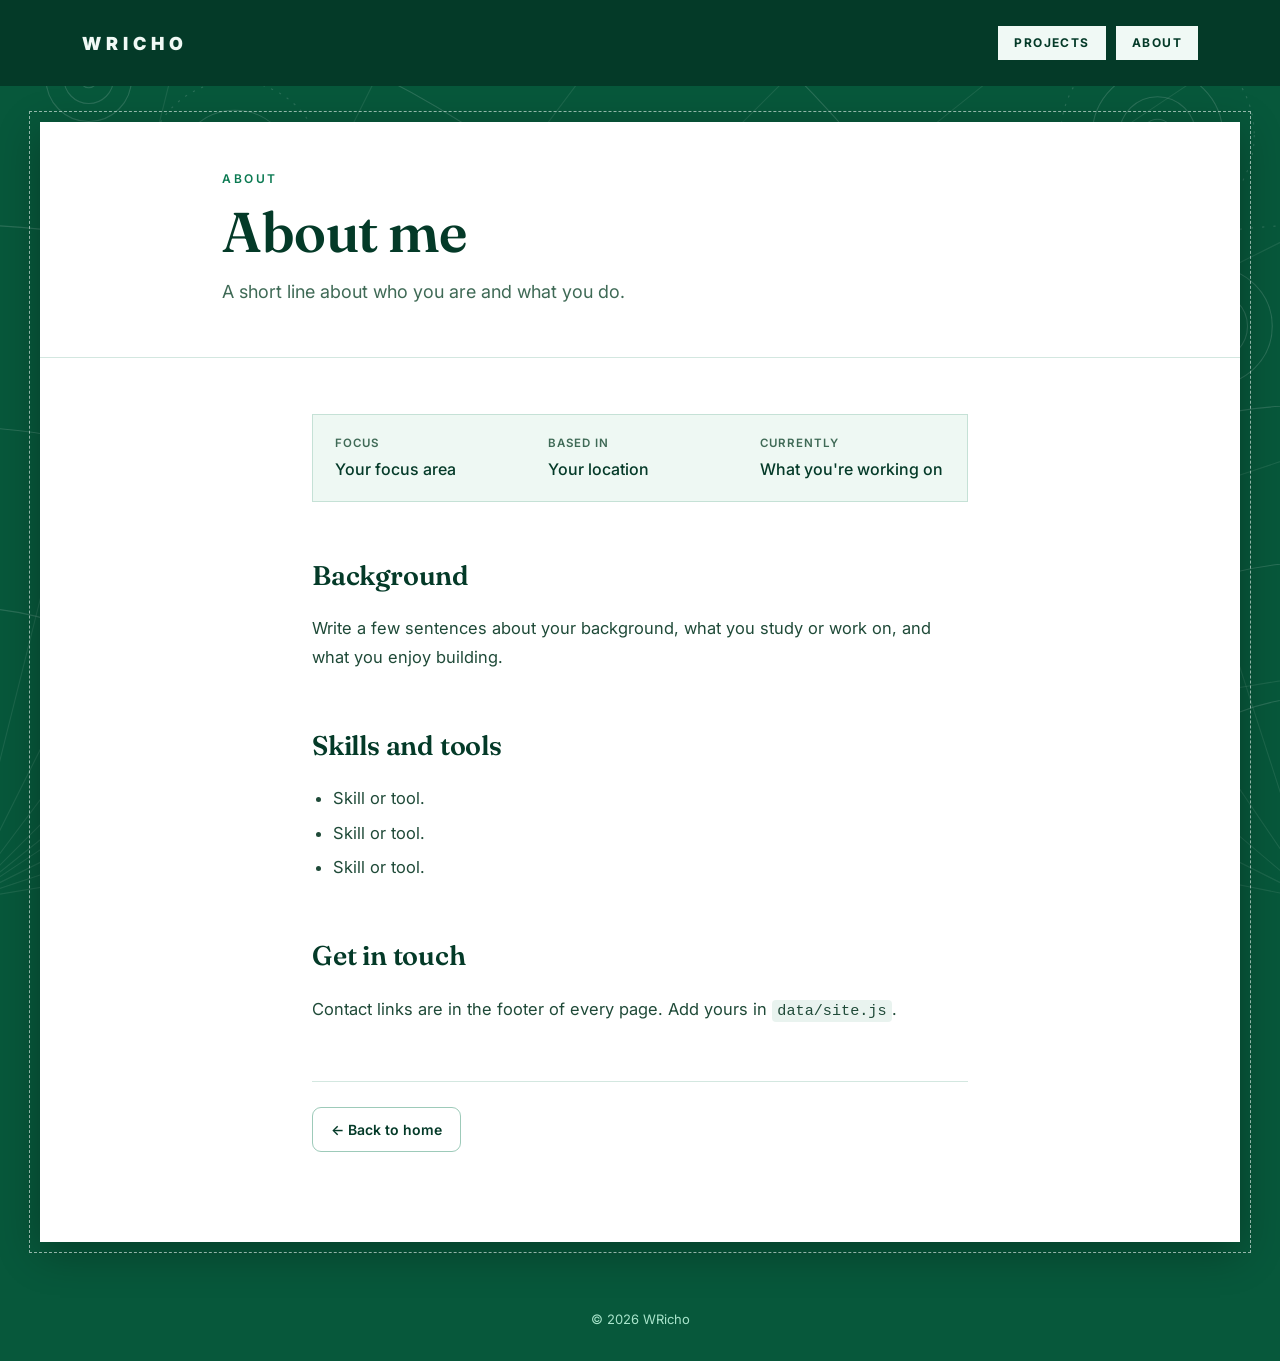
==== about/index.html @ c570d7f8 "Finalised website template" ====
<!DOCTYPE html>
<html lang="en">
<head>
  <meta charset="UTF-8">
  <meta name="viewport" content="width=device-width, initial-scale=1">
  <title>About — WRicho</title>
  <meta name="description" content="About WRicho.">
  <link rel="preconnect" href="https://fonts.googleapis.com">
  <link rel="preconnect" href="https://fonts.gstatic.com" crossorigin>
  <link href="https://fonts.googleapis.com/css2?family=Fraunces:opsz,wght@9..144,500;9..144,600;9..144,700&family=Inter:wght@400;500;600;700&display=swap" rel="stylesheet">
  <link rel="stylesheet" href="../css/style.css">
</head>

<body class="sheet">
  <header class="site-nav">
    <a class="brand" href="../index.html">WRicho</a>
    <nav class="nav-links" aria-label="Main">
      <a class="nav-link" href="../index.html#projects">Projects</a>
      <a class="nav-link" href="../about/index.html">About</a>
    </nav>
  </header>

  <main>
    <section class="project-hero">
      <div class="wrap">
        <span class="eyebrow">About</span>
        <h1>About me</h1>
        <p class="lede">A short line about who you are and what you do.</p>
      </div>
    </section>

    <div class="project-body">
      <article class="prose">
        <dl class="facts">
          <div><dt>Focus</dt><dd>Your focus area</dd></div>
          <div><dt>Based in</dt><dd>Your location</dd></div>
          <div><dt>Currently</dt><dd>What you're working on</dd></div>
        </dl>

        <h2>Background</h2>
        <p>Write a few sentences about your background, what you study or work on, and what you enjoy building.</p>

        <h2>Skills and tools</h2>
        <ul>
          <li>Skill or tool.</li>
          <li>Skill or tool.</li>
          <li>Skill or tool.</li>
        </ul>

        <h2>Get in touch</h2>
        <p>Contact links are in the footer of every page. Add yours in <code>data/site.js</code>.</p>

        <div class="page-end">
          <a class="btn secondary" href="../index.html">&larr; Back to home</a>
        </div>
      </article>
    </div>
  </main>

  <footer class="site-footer">
    <nav class="footer-links" id="footer-links" aria-label="Contact"></nav>
    <p>&copy; <span id="year"></span> WRicho</p>
  </footer>

  <script src="../data/site.js"></script>
  <script src="../js/common.js"></script>
  <script>window.Portfolio.renderFooter();</script>
</body>
</html>
---- css/style.css ----
/* ---------- Design tokens ---------- */
:root {
  /* Emerald cutting-mat palette */
  --bg: #07583b;
  --bg-panel: #0a6a47;
  --line: rgba(240, 249, 245, 0.2);
  --ink: #f0f9f5;
  --ink-dim: #a8e4cb;

  --paper: #0a6a47;
  --card: #0a6a47;
  --card-line: rgba(240, 249, 245, 0.18);
  --ink-on-paper: #f0f9f5;
  --ink-on-paper-dim: #a8e4cb;

  --gold: #4fcf9c;
  --rust: #f0f9f5;
  --bar: #043a28;
  --on-bar: #f0f9f5;

  --font-display: "Fraunces", Georgia, serif;
  --font-body: "Inter", system-ui, sans-serif;

  --gutter: clamp(20px, 4vw, 32px);
  --max: 1180px;
}

/* Circular cutting-mat pattern behind every page (edit css/mat.svg to change it) */
body::before {
  content: ""; position: fixed; inset: 0; z-index: -1; pointer-events: none;
  background: url("mat.svg") center / cover no-repeat;
}

*, *::before, *::after { box-sizing: border-box; }
* { margin: 0; padding: 0; }
html { scroll-behavior: smooth; }
body {
  background: var(--bg);
  color: var(--ink);
  font-family: var(--font-body);
  line-height: 1.5;
  -webkit-font-smoothing: antialiased;
}
button, input { font: inherit; color: inherit; }
button { cursor: pointer; }
a { color: inherit; }
[hidden] { display: none !important; }

:focus-visible { outline: 2px solid var(--gold); outline-offset: 3px; }
.projects :focus-visible { outline-color: var(--rust); }

.visually-hidden {
  position: absolute; width: 1px; height: 1px; overflow: hidden;
  clip: rect(0 0 0 0); white-space: nowrap;
}
.skip-link {
  position: absolute; left: 12px; top: -48px; z-index: 100;
  background: var(--gold); color: #1a1a1a; padding: 10px 16px; border-radius: 8px;
  font-weight: 600; text-decoration: none; transition: top .15s;
}
.skip-link:focus { top: 12px; }

.wrap { max-width: var(--max); margin: 0 auto; padding: 0 var(--gutter); }

/* ---------- Nav ---------- */
.site-nav {
  max-width: var(--max); margin: 0 auto;
  box-shadow: 0 0 0 100vmax var(--bar); clip-path: inset(0 -100vmax); background: var(--bar);
  padding: 26px var(--gutter);
  display: flex; align-items: center; justify-content: space-between; gap: 16px; flex-wrap: wrap;
}
.nav-links { display: flex; gap: 10px; flex-wrap: wrap; }
.brand { font-weight: 900; font-size: 18px; letter-spacing: .28em; text-transform: uppercase; }
.nav-link { font-size: 12px; font-weight: 700; letter-spacing: .12em; text-transform: uppercase; color: #043a28; background: var(--ink); padding: 8px 16px; border-radius: 0; text-decoration: none; transition: opacity .15s; }
.nav-link:hover { opacity: .85; }

/* ---------- Hero ---------- */
.hero { padding: 12px 0 56px; }
.hero-head { max-width: var(--max); margin: 0 auto 30px; padding: 0 var(--gutter); }
.eyebrow {
  display: block; margin-bottom: 14px;
  font-size: 12px; font-weight: 600; letter-spacing: 2.5px; text-transform: uppercase; color: var(--gold);
}
.hero h1 {
  font-family: var(--font-display); font-weight: 600; line-height: 1.08; letter-spacing: -.5px;
  font-size: clamp(32px, 4.4vw, 54px); max-width: 700px;
}
.hero-head p { margin-top: 14px; max-width: 520px; color: var(--ink-dim); font-size: 16px; }

/* ---------- Carousel ---------- */
.carousel-track {
  position: relative;
  display: flex; gap: 20px; overflow-x: auto;
  scroll-snap-type: x mandatory; scrollbar-width: none;
  padding: 4px var(--gutter) 12px;
}
.carousel-track::-webkit-scrollbar { display: none; }

.feat {
  position: relative; flex: 0 0 auto; width: min(560px, 84vw);
  scroll-snap-align: start;
  background: var(--bg-panel); border: 1px solid var(--line); border-radius: 0; overflow: hidden;
  transition: transform .25s ease, border-color .25s ease;
}
.feat:hover { transform: translateY(-4px); border-color: rgba(26, 166, 114, .5); }
.feat-art { position: relative; height: 230px; background: linear-gradient(160deg, var(--a), var(--b)); overflow: hidden; }
.feat-art img { position: absolute; inset: 0; width: 100%; height: 100%; object-fit: cover; }
.feat-art::after { content: ""; position: absolute; inset: 0; background: linear-gradient(180deg, transparent 45%, rgba(0, 0, 0, .5)); }
.monogram {
  position: absolute; font-family: var(--font-display); font-weight: 600; color: rgba(255, 255, 255, .16);
}
.feat .monogram { top: 10px; right: 22px; font-size: 84px; line-height: 1; }
.feat-body { padding: 20px 22px 24px; }
.feat-body h3 { font-family: var(--font-display); font-size: 22px; font-weight: 600; letter-spacing: -.2px; margin-bottom: 8px; }
.feat-body p { font-size: 14px; color: var(--ink-dim); }

/* Title button stretches to cover the whole card, so the card is one big click target */
.card-link { color: inherit; text-decoration: none; }
.card-link::after { content: ""; position: absolute; inset: 0; }
.card-link:focus-visible { outline: none; }
.feat:focus-within, .card:focus-within { outline: 2px solid var(--gold); outline-offset: 3px; }
.card:focus-within { outline-color: var(--rust); }

.carousel-controls { display: flex; align-items: center; justify-content: center; gap: 14px; margin-top: 18px; padding: 0 var(--gutter); }
.icon-btn {
  width: 38px; height: 38px; border-radius: 50%; background: transparent;
  border: 1px solid var(--line); font-size: 18px; line-height: 1; transition: border-color .15s, color .15s;
}
.icon-btn:hover { border-color: var(--gold); color: var(--gold); }
.text-btn { background: none; border: 0; font-size: 13px; color: var(--ink-dim); text-decoration: underline; text-underline-offset: 3px; }
.text-btn:hover { color: var(--ink); }
.dots { display: flex; gap: 6px; }
.dot { width: 22px; height: 22px; background: none; border: 0; display: grid; place-items: center; }
.dot::before { content: ""; width: 6px; height: 6px; border-radius: 6px; background: rgba(255, 255, 255, .25); transition: all .2s; }
.dot[aria-current="true"]::before { width: 18px; background: var(--gold); }

/* ---------- Projects section ---------- */
.projects { background: rgba(4, 58, 40, .4); border-top: 1px solid var(--line); color: var(--ink-on-paper); padding: 56px 0 90px; }
.projects-head { display: flex; align-items: flex-end; justify-content: space-between; gap: 20px; flex-wrap: wrap; margin-bottom: 24px; }
.projects h2 { font-family: var(--font-display); font-size: 30px; font-weight: 600; letter-spacing: -.3px; }
.search input {
  width: min(280px, 100%); padding: 11px 15px; border-radius: 9px;
  background: var(--bg-panel); border: 1px solid var(--card-line); color: var(--ink-on-paper); font-size: 14px;
}
.search input:focus { outline: none; border-color: var(--rust); box-shadow: 0 0 0 3px rgba(240, 249, 245, .2); }

.tags { display: flex; flex-wrap: wrap; gap: 8px; margin-bottom: 14px; }
.tag-chip {
  padding: 7px 13px; border-radius: 100px; background: var(--bg-panel); border: 1px solid var(--card-line);
  font-size: 11.5px; font-weight: 600; letter-spacing: .6px; text-transform: uppercase; color: var(--ink-on-paper-dim);
  transition: border-color .15s, color .15s, background .15s;
}
.tag-chip:hover { border-color: var(--rust); color: var(--rust); }
.tag-chip[aria-pressed="true"] { background: var(--rust); border-color: var(--rust); color: #043a28; }
.result-count { font-size: 13px; color: var(--ink-on-paper-dim); margin-bottom: 22px; min-height: 1.5em; }

.grid { display: grid; grid-template-columns: repeat(auto-fill, minmax(280px, 1fr)); gap: 22px; }
.card {
  position: relative; display: flex; flex-direction: column;
  background: var(--card); border: 1px solid var(--card-line); border-radius: 0; overflow: hidden;
  transition: transform .18s ease, box-shadow .18s ease;
}
.card:hover { transform: translateY(-3px); box-shadow: 0 14px 28px rgba(0, 0, 0, .3); }
.card-art { position: relative; flex: 0 0 auto; height: 150px; background: linear-gradient(160deg, var(--a), var(--b)); overflow: hidden; }
.card-art img { position: absolute; inset: 0; width: 100%; height: 100%; object-fit: cover; }
.card .monogram { inset: 0; display: grid; place-items: center; font-size: 46px; color: rgba(255, 255, 255, .5); }
.badge {
  position: absolute; top: 10px; right: 10px; z-index: 1;
  background: var(--gold); color: #1a1a1a; font-size: 10px; font-weight: 700; letter-spacing: .8px; text-transform: uppercase;
  padding: 4px 9px; border-radius: 0;
}
.card-body { display: flex; flex-direction: column; gap: 9px; flex: 1; padding: 16px 18px 18px; }
.card-body h3 { line-height: 1.2; font-family: var(--font-display); font-size: 16px; font-weight: 600; letter-spacing: -.1px; }
.card-body p { line-height: 1.4; font-size: 13px; color: var(--ink-on-paper-dim); display: -webkit-box; -webkit-line-clamp: 3; -webkit-box-orient: vertical; overflow: hidden; }
.keywords { display: flex; flex-wrap: wrap; gap: 6px; margin-top: auto; flex-wrap: wrap; }
.keyword { white-space: nowrap;
  font-size: 10.5px; font-weight: 600; letter-spacing: .5px; text-transform: uppercase;
  color: var(--ink-on-paper-dim); background: rgba(240, 249, 245, .1); padding: 4px 9px; border-radius: 0;
}

.empty { text-align: center; padding: 60px 20px; border: 1px dashed var(--card-line); border-radius: 0; color: var(--ink-on-paper-dim); }

/* ---------- Footer ---------- */
.site-footer { text-align: center; padding: 32px var(--gutter); color: var(--ink-dim); font-size: 13px; }
.footer-links { display: flex; justify-content: center; gap: 22px; flex-wrap: wrap; margin-bottom: 12px; }
.footer-links a { text-decoration: none; font-weight: 500; color: var(--ink); }
.footer-links a:hover { color: var(--gold); }
.footer-links:empty { display: none; }

/* ---------- Project pages ---------- */
a.brand { text-decoration: none; color: inherit; }

.project-hero { padding: 8px 0 52px; }
.project-hero .wrap { max-width: 900px; }
.project-hero h1 {
  font-family: var(--font-display); font-weight: 600; letter-spacing: -.5px; line-height: 1.08;
  font-size: clamp(34px, 5vw, 56px); margin: 4px 0 16px;
}
.lede { max-width: 640px; color: var(--ink-dim); font-size: 18px; }
.project-hero .keywords { margin-top: 22px; }
.keywords.on-dark .keyword { white-space: nowrap; background: rgba(255, 255, 255, .09); color: var(--ink); }

.project-cover { max-width: 900px; margin: 38px auto 0; padding: 0 var(--gutter); }
.project-cover-inner {
  position: relative; aspect-ratio: 16 / 9; border-radius: 0; overflow: hidden;
  background: linear-gradient(160deg, var(--a), var(--b));
}
.project-cover-inner img { position: absolute; inset: 0; width: 100%; height: 100%; object-fit: cover; }
.project-cover .monogram { inset: 0; display: grid; place-items: center; font-size: 120px; }

.project-body { background: rgba(4, 58, 40, .4); border-top: 1px solid var(--line); color: var(--ink-on-paper); padding: 56px 0 90px; }
.project-body :focus-visible { outline-color: var(--rust); }

/* The write-up. Plain HTML inside .prose is styled automatically. */
.prose { max-width: 720px; margin: 0 auto; padding: 0 var(--gutter); }
.prose > * + * { margin-top: 1.1em; }
.prose h2 { font-family: var(--font-display); font-size: 27px; font-weight: 600; letter-spacing: -.2px; margin-top: 2em; }
.prose h3 { font-family: var(--font-display); font-size: 21px; font-weight: 600; margin-top: 1.7em; }
.prose p, .prose li { font-size: 16.5px; line-height: 1.75; color: #cfe3dc; }
.prose ul, .prose ol { padding-left: 1.3em; }
.prose li + li { margin-top: .35em; }
.prose a { color: var(--rust); text-underline-offset: 3px; }
.prose img, .prose video { display: block; max-width: 100%; height: auto; border-radius: 0; }
.prose figure { margin: 2em 0; }
.prose figcaption { margin-top: 8px; font-size: 13.5px; color: var(--ink-on-paper-dim); }
.prose table { display: block; width: 100%; overflow-x: auto; border-collapse: collapse; font-size: 15px; }
.prose th, .prose td { text-align: left; padding: 10px 12px; border-bottom: 1px solid var(--card-line); }
.prose th { font-weight: 600; }
.prose pre { background: #043a28; color: #f2efe6; padding: 16px 18px; border-radius: 0; overflow-x: auto; font-size: 13.5px; line-height: 1.6; }
.prose code { font-size: .92em; background: rgba(240, 249, 245, .1); padding: .1em .35em; border-radius: 4px; }
.prose pre code { background: none; padding: 0; }
.prose blockquote { border-left: 3px solid var(--gold); padding-left: 16px; color: var(--ink-on-paper-dim); }

/* Optional "key facts" box: <dl class="facts"> with <div><dt>Role</dt><dd>...</dd></div> */
.facts {
  display: grid; grid-template-columns: repeat(auto-fit, minmax(150px, 1fr)); gap: 18px 28px;
  padding: 20px 22px; background: var(--bg-panel); border: 1px solid var(--card-line); border-radius: 0;
}
.facts dt { font-size: 11.5px; font-weight: 600; letter-spacing: 1px; text-transform: uppercase; color: var(--ink-on-paper-dim); }
.facts dd { margin-top: 4px; font-weight: 500; }

.project-links { display: flex; flex-wrap: wrap; gap: 10px; margin-top: 2em; }
.btn {
  display: inline-block; padding: 11px 18px; border-radius: 9px; font-size: 14px; font-weight: 600; text-decoration: none;
  background: var(--ink-on-paper); color: #043a28; transition: opacity .15s;
}
.prose a.btn { color: #043a28; }
.btn:hover { opacity: .85; }
.btn.secondary, .prose a.btn.secondary { background: transparent; color: var(--ink-on-paper); border: 1px solid rgba(240, 249, 245, .4); }
.page-end { margin-top: 3.5em; padding-top: 1.6em; border-top: 1px solid var(--card-line); }

@media (prefers-reduced-motion: reduce) {
  html { scroll-behavior: auto; }
  * { transition: none !important; }
}


/* ---------- Sheet pages (project pages + website page) ----------
   Same header and footer as the home page. The content is a white sheet
   laid on the mat, so the mat pattern shows around it as a frame. */
body.sheet main {
  --bg-panel: #eef8f3;
  --line: rgba(11, 122, 82, .18); --card-line: rgba(11, 122, 82, .18);
  --ink: #043a28; --ink-dim: #3f6a56;
  --ink-on-paper: #043a28; --ink-on-paper-dim: #3f6a56;
  --gold: #0b7a52; --rust: #0b7a52;
  background: #fff; color: var(--ink);
  margin: clamp(14px, 3vw, 36px) clamp(14px, 3.5vw, 40px);
  outline: 1px dashed rgba(240, 249, 245, .6); outline-offset: clamp(5px, 1vw, 10px);
  box-shadow: 0 10px 40px rgba(0, 0, 0, .3);
}
body.sheet .project-hero { padding-top: 48px; }
body.sheet .project-body { background: transparent; border-top: 1px solid var(--line); }
body.sheet .prose p, body.sheet .prose li { color: #1f4a38; }
body.sheet .keyword, body.sheet .keywords.on-dark .keyword { background: rgba(11, 122, 82, .09); color: var(--ink); }
body.sheet .prose code { background: rgba(11, 122, 82, .09); }
body.sheet .btn, body.sheet .prose a.btn { color: #fff; }
body.sheet .btn.secondary, body.sheet .prose a.btn.secondary { color: var(--ink); border-color: rgba(11, 122, 82, .4); }
body.sheet .swatches { display: grid; grid-template-columns: repeat(auto-fit, minmax(110px, 1fr)); border: 1px solid var(--line); }
body.sheet .swatches div { padding: 28px 10px 10px; font-size: 12px; line-height: 1.35; }
body.sheet .swatches b { display: block; font-weight: 600; }
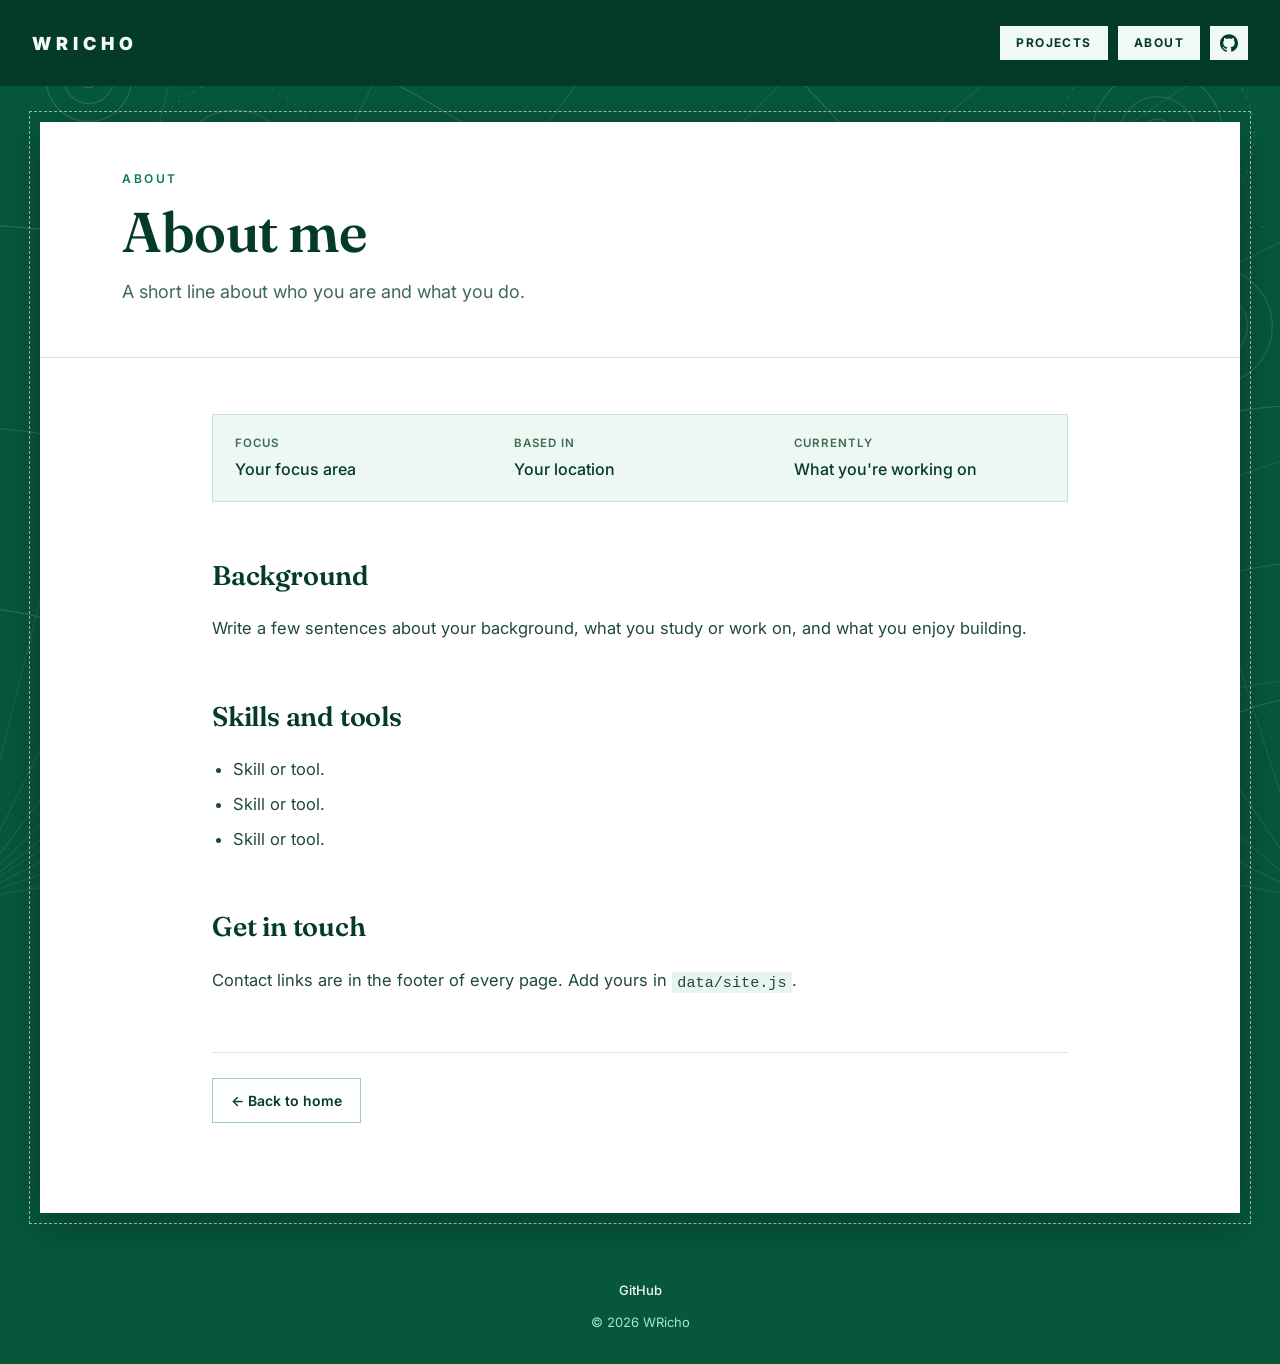
==== commit 8d9b7039: "Adding project buttons and website project content added" ====
--- a/about/index.html
+++ b/about/index.html
@@ -17,6 +17,7 @@
     <nav class="nav-links" aria-label="Main">
       <a class="nav-link" href="../index.html#projects">Projects</a>
       <a class="nav-link" href="../about/index.html">About</a>
+    <a class="nav-link icon" href="https://github.com/WRicho" target="_blank" rel="noopener" aria-label="GitHub (opens in a new tab)"><svg viewBox="0 0 24 24" aria-hidden="true"><path d="M12 .297c-6.63 0-12 5.373-12 12 0 5.303 3.438 9.8 8.205 11.385.6.113.82-.258.82-.577 0-.285-.01-1.04-.015-2.04-3.338.724-4.042-1.61-4.042-1.61C4.422 18.07 3.633 17.7 3.633 17.7c-1.087-.744.084-.729.084-.729 1.205.084 1.838 1.236 1.838 1.236 1.07 1.835 2.809 1.305 3.495.998.108-.776.417-1.305.76-1.605-2.665-.3-5.466-1.332-5.466-5.93 0-1.31.465-2.38 1.235-3.22-.135-.303-.54-1.523.105-3.176 0 0 1.005-.322 3.3 1.23.96-.267 1.98-.399 3-.405 1.02.006 2.04.138 3 .405 2.28-1.552 3.285-1.23 3.285-1.23.645 1.653.24 2.873.12 3.176.765.84 1.23 1.91 1.23 3.22 0 4.61-2.805 5.625-5.475 5.92.42.36.81 1.096.81 2.22 0 1.606-.015 2.896-.015 3.286 0 .315.21.69.825.57C20.565 22.092 24 17.592 24 12.297c0-6.627-5.373-12-12-12"/></svg></a>
     </nav>
   </header>
 
--- a/css/style.css
+++ b/css/style.css
@@ -22,7 +22,7 @@
   --font-body: "Inter", system-ui, sans-serif;
 
   --gutter: clamp(20px, 4vw, 32px);
-  --max: 1180px;
+  --max: 1480px;
 }
 
 /* Circular cutting-mat pattern behind every page (edit css/mat.svg to change it) */
@@ -55,7 +55,7 @@
 }
 .skip-link {
   position: absolute; left: 12px; top: -48px; z-index: 100;
-  background: var(--gold); color: #1a1a1a; padding: 10px 16px; border-radius: 8px;
+  background: var(--gold); color: #1a1a1a; padding: 10px 16px; border-radius: 0;
   font-weight: 600; text-decoration: none; transition: top .15s;
 }
 .skip-link:focus { top: 12px; }
@@ -123,7 +123,7 @@
 
 .carousel-controls { display: flex; align-items: center; justify-content: center; gap: 14px; margin-top: 18px; padding: 0 var(--gutter); }
 .icon-btn {
-  width: 38px; height: 38px; border-radius: 50%; background: transparent;
+  width: 38px; height: 38px; border-radius: 0; background: transparent;
   border: 1px solid var(--line); font-size: 18px; line-height: 1; transition: border-color .15s, color .15s;
 }
 .icon-btn:hover { border-color: var(--gold); color: var(--gold); }
@@ -131,7 +131,7 @@
 .text-btn:hover { color: var(--ink); }
 .dots { display: flex; gap: 6px; }
 .dot { width: 22px; height: 22px; background: none; border: 0; display: grid; place-items: center; }
-.dot::before { content: ""; width: 6px; height: 6px; border-radius: 6px; background: rgba(255, 255, 255, .25); transition: all .2s; }
+.dot::before { content: ""; width: 6px; height: 6px; border-radius: 0; background: rgba(255, 255, 255, .25); transition: all .2s; }
 .dot[aria-current="true"]::before { width: 18px; background: var(--gold); }
 
 /* ---------- Projects section ---------- */
@@ -139,14 +139,20 @@
 .projects-head { display: flex; align-items: flex-end; justify-content: space-between; gap: 20px; flex-wrap: wrap; margin-bottom: 24px; }
 .projects h2 { font-family: var(--font-display); font-size: 30px; font-weight: 600; letter-spacing: -.3px; }
 .search input {
-  width: min(280px, 100%); padding: 11px 15px; border-radius: 9px;
+  width: min(280px, 100%); padding: 11px 15px; border-radius: 0;
   background: var(--bg-panel); border: 1px solid var(--card-line); color: var(--ink-on-paper); font-size: 14px;
 }
+.head-tools { display: flex; gap: 10px; flex-wrap: wrap; }
+.sort select {
+  padding: 11px 38px 11px 15px; border-radius: 0; font-size: 14px; cursor: pointer;
+  background: var(--bg-panel); border: 1px solid var(--card-line); color: var(--ink-on-paper);
+}
+.sort select:focus { outline: none; border-color: var(--rust); box-shadow: 0 0 0 3px rgba(240, 249, 245, .2); }
 .search input:focus { outline: none; border-color: var(--rust); box-shadow: 0 0 0 3px rgba(240, 249, 245, .2); }
 
 .tags { display: flex; flex-wrap: wrap; gap: 8px; margin-bottom: 14px; }
 .tag-chip {
-  padding: 7px 13px; border-radius: 100px; background: var(--bg-panel); border: 1px solid var(--card-line);
+  padding: 7px 13px; border-radius: 0; background: var(--bg-panel); border: 1px solid var(--card-line);
   font-size: 11.5px; font-weight: 600; letter-spacing: .6px; text-transform: uppercase; color: var(--ink-on-paper-dim);
   transition: border-color .15s, color .15s, background .15s;
 }
@@ -191,16 +197,16 @@
 a.brand { text-decoration: none; color: inherit; }
 
 .project-hero { padding: 8px 0 52px; }
-.project-hero .wrap { max-width: 900px; }
+.project-hero .wrap { max-width: 1100px; }
 .project-hero h1 {
   font-family: var(--font-display); font-weight: 600; letter-spacing: -.5px; line-height: 1.08;
   font-size: clamp(34px, 5vw, 56px); margin: 4px 0 16px;
 }
-.lede { max-width: 640px; color: var(--ink-dim); font-size: 18px; }
+.lede { max-width: 820px; color: var(--ink-dim); font-size: 18px; }
 .project-hero .keywords { margin-top: 22px; }
 .keywords.on-dark .keyword { white-space: nowrap; background: rgba(255, 255, 255, .09); color: var(--ink); }
 
-.project-cover { max-width: 900px; margin: 38px auto 0; padding: 0 var(--gutter); }
+.project-cover { max-width: 1100px; margin: 38px auto 0; padding: 0 var(--gutter); }
 .project-cover-inner {
   position: relative; aspect-ratio: 16 / 9; border-radius: 0; overflow: hidden;
   background: linear-gradient(160deg, var(--a), var(--b));
@@ -212,7 +218,7 @@
 .project-body :focus-visible { outline-color: var(--rust); }
 
 /* The write-up. Plain HTML inside .prose is styled automatically. */
-.prose { max-width: 720px; margin: 0 auto; padding: 0 var(--gutter); }
+.prose { max-width: 920px; margin: 0 auto; padding: 0 var(--gutter); }
 .prose > * + * { margin-top: 1.1em; }
 .prose h2 { font-family: var(--font-display); font-size: 27px; font-weight: 600; letter-spacing: -.2px; margin-top: 2em; }
 .prose h3 { font-family: var(--font-display); font-size: 21px; font-weight: 600; margin-top: 1.7em; }
@@ -227,7 +233,7 @@
 .prose th, .prose td { text-align: left; padding: 10px 12px; border-bottom: 1px solid var(--card-line); }
 .prose th { font-weight: 600; }
 .prose pre { background: #043a28; color: #f2efe6; padding: 16px 18px; border-radius: 0; overflow-x: auto; font-size: 13.5px; line-height: 1.6; }
-.prose code { font-size: .92em; background: rgba(240, 249, 245, .1); padding: .1em .35em; border-radius: 4px; }
+.prose code { font-size: .92em; background: rgba(240, 249, 245, .1); padding: .1em .35em; border-radius: 0; }
 .prose pre code { background: none; padding: 0; }
 .prose blockquote { border-left: 3px solid var(--gold); padding-left: 16px; color: var(--ink-on-paper-dim); }
 
@@ -241,7 +247,7 @@
 
 .project-links { display: flex; flex-wrap: wrap; gap: 10px; margin-top: 2em; }
 .btn {
-  display: inline-block; padding: 11px 18px; border-radius: 9px; font-size: 14px; font-weight: 600; text-decoration: none;
+  display: inline-block; padding: 11px 18px; border-radius: 0; font-size: 14px; font-weight: 600; text-decoration: none;
   background: var(--ink-on-paper); color: #043a28; transition: opacity .15s;
 }
 .prose a.btn { color: #043a28; }
@@ -279,3 +285,10 @@
 body.sheet .swatches { display: grid; grid-template-columns: repeat(auto-fit, minmax(110px, 1fr)); border: 1px solid var(--line); }
 body.sheet .swatches div { padding: 28px 10px 10px; font-size: 12px; line-height: 1.35; }
 body.sheet .swatches b { display: block; font-weight: 600; }
+
+body.sheet .prose figure img { border: 1px solid var(--line); }
+
+/* Header: logo and buttons sit out toward the corners of the page */
+.site-nav { max-width: none; padding-left: clamp(16px, 2.5vw, 36px); padding-right: clamp(16px, 2.5vw, 36px); }
+.nav-link.icon { display: inline-flex; align-items: center; padding: 8px 10px; }
+.nav-link.icon svg { width: 18px; height: 18px; fill: currentColor; display: block; }
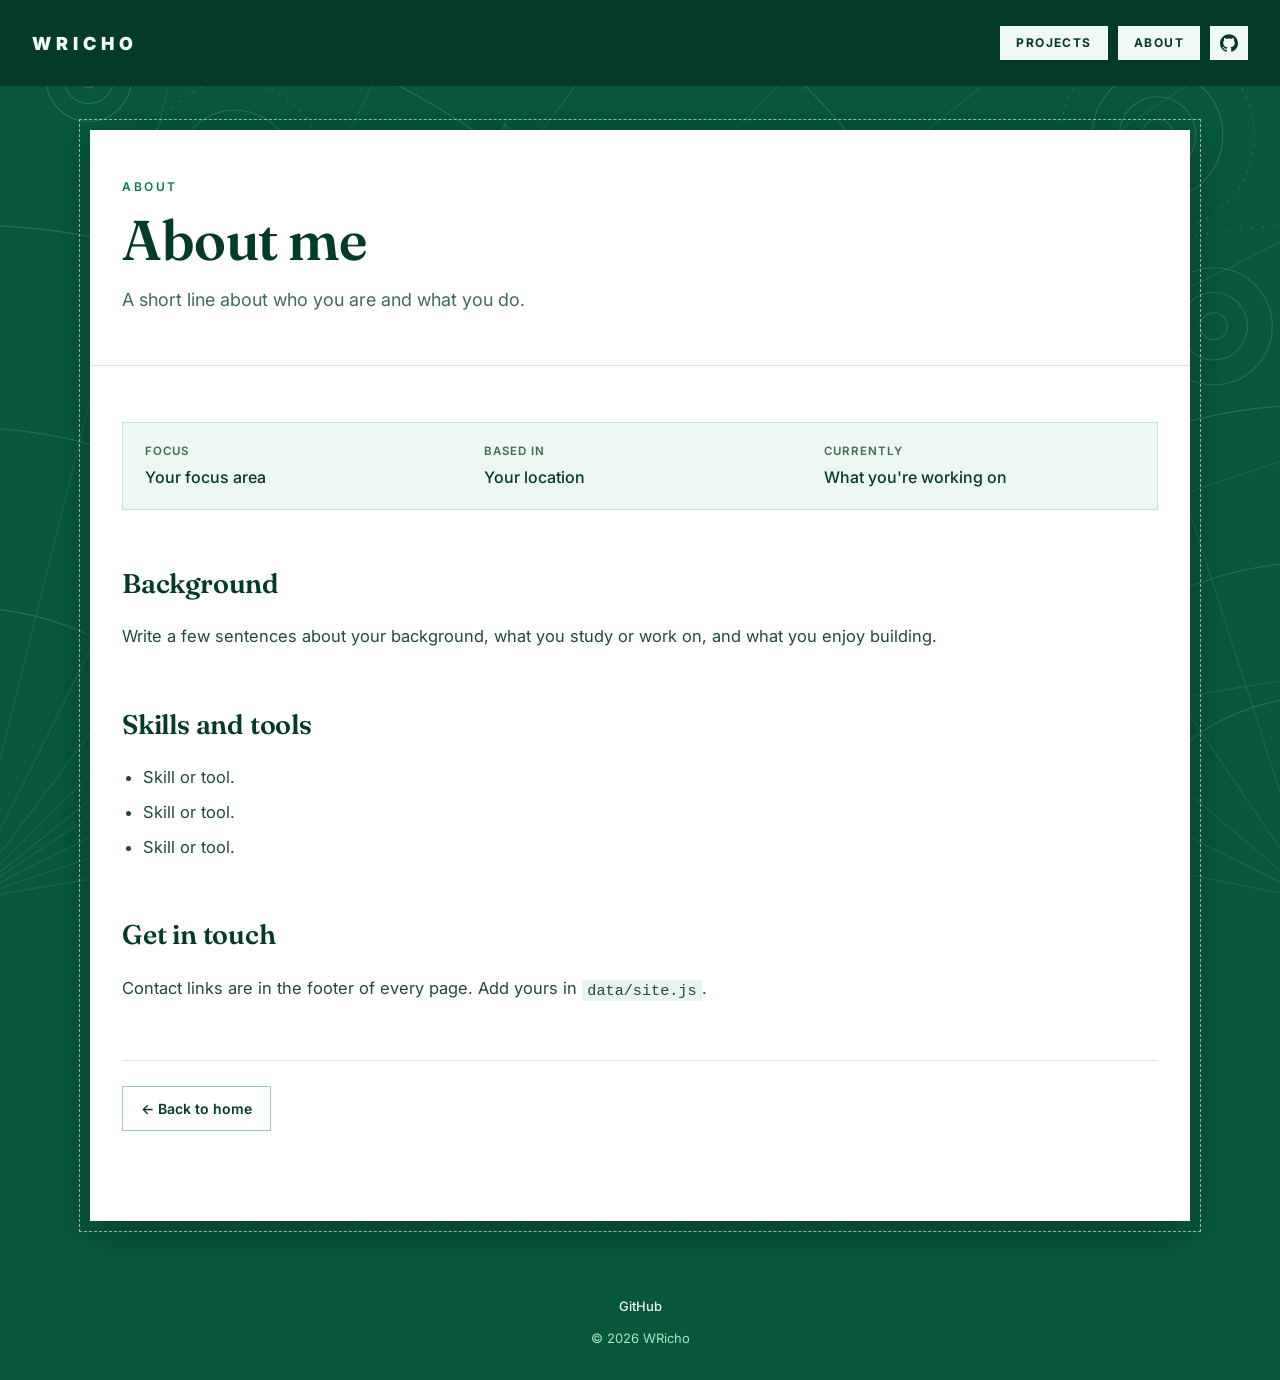
==== commit 6f184b4b: "attempted to add embedded bid yt" ====
--- a/about/index.html
+++ b/about/index.html
@@ -8,6 +8,8 @@
   <link rel="preconnect" href="https://fonts.googleapis.com">
   <link rel="preconnect" href="https://fonts.gstatic.com" crossorigin>
   <link href="https://fonts.googleapis.com/css2?family=Fraunces:opsz,wght@9..144,500;9..144,600;9..144,700&family=Inter:wght@400;500;600;700&display=swap" rel="stylesheet">
+  <link rel="icon" href="../favicon.svg" type="image/svg+xml">
+  <link rel="icon" href="../favicon.ico" sizes="any">
   <link rel="stylesheet" href="../css/style.css">
 </head>
 
--- a/css/style.css
+++ b/css/style.css
@@ -202,7 +202,7 @@
   font-family: var(--font-display); font-weight: 600; letter-spacing: -.5px; line-height: 1.08;
   font-size: clamp(34px, 5vw, 56px); margin: 4px 0 16px;
 }
-.lede { max-width: 820px; color: var(--ink-dim); font-size: 18px; }
+.lede { max-width: 980px; color: var(--ink-dim); font-size: 18px; }
 .project-hero .keywords { margin-top: 22px; }
 .keywords.on-dark .keyword { white-space: nowrap; background: rgba(255, 255, 255, .09); color: var(--ink); }
 
@@ -218,7 +218,7 @@
 .project-body :focus-visible { outline-color: var(--rust); }
 
 /* The write-up. Plain HTML inside .prose is styled automatically. */
-.prose { max-width: 920px; margin: 0 auto; padding: 0 var(--gutter); }
+.prose { max-width: 1100px; margin: 0 auto; padding: 0 var(--gutter); }
 .prose > * + * { margin-top: 1.1em; }
 .prose h2 { font-family: var(--font-display); font-size: 27px; font-weight: 600; letter-spacing: -.2px; margin-top: 2em; }
 .prose h3 { font-family: var(--font-display); font-size: 21px; font-weight: 600; margin-top: 1.7em; }
@@ -271,7 +271,7 @@
   --ink-on-paper: #043a28; --ink-on-paper-dim: #3f6a56;
   --gold: #0b7a52; --rust: #0b7a52;
   background: #fff; color: var(--ink);
-  margin: clamp(14px, 3vw, 36px) clamp(14px, 3.5vw, 40px);
+  margin: clamp(18px, 3.5vw, 44px) clamp(24px, 7vw, 120px);
   outline: 1px dashed rgba(240, 249, 245, .6); outline-offset: clamp(5px, 1vw, 10px);
   box-shadow: 0 10px 40px rgba(0, 0, 0, .3);
 }
@@ -292,3 +292,32 @@
 .site-nav { max-width: none; padding-left: clamp(16px, 2.5vw, 36px); padding-right: clamp(16px, 2.5vw, 36px); }
 .nav-link.icon { display: inline-flex; align-items: center; padding: 8px 10px; }
 .nav-link.icon svg { width: 18px; height: 18px; fill: currentColor; display: block; }
+
+/* Home page: the project list sits on white; header, banner and footer stay mat green */
+.projects {
+  --bg-panel: #f0f9f5; --card: #ffffff;
+  --card-line: rgba(11, 122, 82, .28);
+  --ink-on-paper: #043a28; --ink-on-paper-dim: #3f6a56;
+  --rust: #0b7a52;
+  background: #fff; border-top: 0;
+}
+.projects .tag-chip[aria-pressed="true"] { color: #fff; }
+.projects .keyword { background: rgba(11, 122, 82, .09); color: var(--ink-on-paper); }
+.projects .search input:focus, .projects .sort select:focus { box-shadow: 0 0 0 3px rgba(11, 122, 82, .2); }
+.projects .card:hover { box-shadow: 0 10px 24px rgba(4, 58, 40, .18); }
+
+body.sheet .prose figure { margin: 28px 0; }
+body.sheet .prose figcaption { margin-top: 8px; font-size: 13px; color: var(--ink-dim); }
+body.sheet .figure-row { display: grid; grid-template-columns: 1fr 1fr; gap: 20px; margin: 28px 0; align-items: start; }
+body.sheet .figure-row figure { margin: 0; }
+body.sheet .figure-row img { width: 100%; }
+@media (max-width: 640px) { body.sheet .figure-row { grid-template-columns: 1fr; } }
+body.sheet .prose p.caption { font-size: 13px; color: var(--ink-dim); margin: -16px 0 28px; }
+body.sheet .figure-row.equal img { aspect-ratio: 5 / 4; object-fit: cover; }
+body.sheet .split { display: grid; grid-template-columns: 1fr minmax(240px, 340px); gap: 32px; align-items: start; }
+body.sheet .split figure { margin: 28px 0 0; }
+body.sheet .split img { width: 100%; }
+@media (max-width: 760px) { body.sheet .split { grid-template-columns: 1fr; } }
+body.sheet .video { position: relative; aspect-ratio: 16 / 9; margin: 28px 0; background: #043a28; }
+body.sheet .video iframe { position: absolute; inset: 0; width: 100%; height: 100%; border: 0; }
+body.sheet .prose .video + p.caption { margin-top: -16px; }
